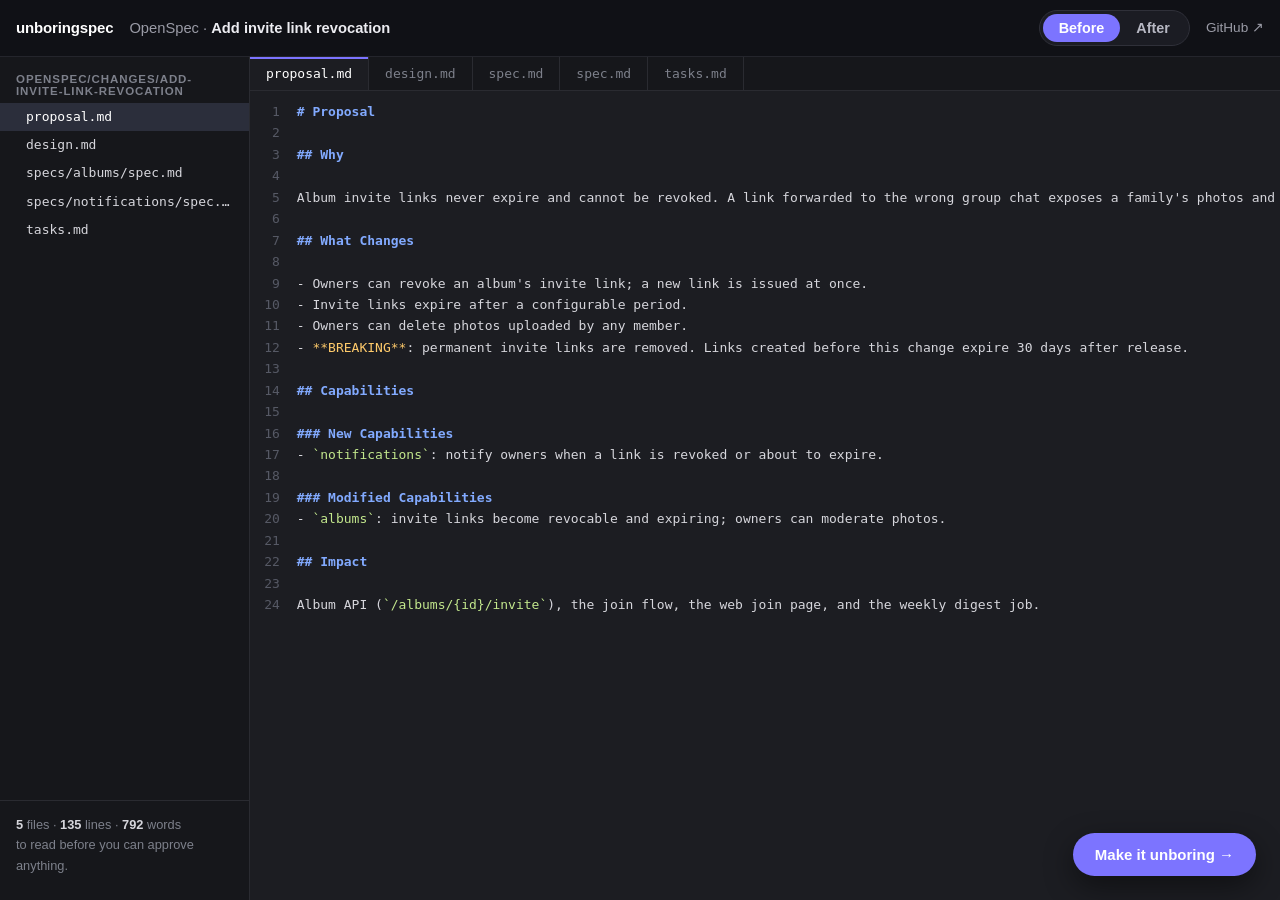
==== demo/site/openspec/index.html @ f3534542 "Live demo site with Before / After (for #42) - demo/site/: a static site Vercel can serve with no bu" ====
<!doctype html>
<html lang="en">
<head>
<meta charset="utf-8">
<meta name="viewport" content="width=device-width, initial-scale=1">
<title>OpenSpec · Add invite link revocation · unboringspec demo</title>
<meta name="description" content="Before: the spec as raw files. After: the same spec as an unboringspec review, with its podcast.">
<style>
:root {
  --bar: #101116; --bar-line: #24252c; --bar-ink: #ececf1; --bar-muted: #9a9ba6;
  --accent: #7c74ff; --accent-ink: #ffffff;
  --ed-bg: #1c1d22; --ed-side: #16171b; --ed-ink: #d6d6dc; --ed-muted: #7d808b; --ed-line: #2a2b31;
  --ed-num: #565965; --ed-sel: #2b2e3b;
  --md-h: #82aaff; --md-b: #ffcb6b; --md-c: #c3e88d; --md-m: #ff7a93; --md-q: #9aa0b0;
  --mono: ui-monospace, SFMono-Regular, Menlo, Consolas, monospace;
  --sans: -apple-system, BlinkMacSystemFont, "Segoe UI", Inter, Roboto, sans-serif;
}
* { box-sizing: border-box; }
html, body { margin: 0; height: 100%; background: var(--bar); }
body { display: flex; flex-direction: column; font: 15px/1.5 var(--sans); color: var(--bar-ink); }

header.bar { display: flex; align-items: center; gap: 12px 16px; flex-wrap: wrap; padding: 10px 16px;
  border-bottom: 1px solid var(--bar-line); }
.brand { font-weight: 700; color: #fff; text-decoration: none; letter-spacing: -0.01em; }
.title { flex: 1; min-width: 0; color: var(--bar-muted); font-size: .92rem; white-space: nowrap; overflow: hidden;
  text-overflow: ellipsis; }
.title b { color: var(--bar-ink); font-weight: 600; }
.toggle { display: inline-flex; background: #1b1c23; border: 1px solid #2f3039; border-radius: 999px; padding: 3px; }
.toggle button { font: 600 .9rem var(--sans); border: 0; background: transparent; color: #b7b8c3; padding: 6px 16px;
  border-radius: 999px; cursor: pointer; }
.toggle button[aria-pressed="true"] { background: var(--accent); color: var(--accent-ink); }
.toggle button:focus-visible, .cta:focus-visible, .file:focus-visible, .tab:focus-visible { outline: 2px solid #fff; outline-offset: 2px; }
.gh { color: var(--bar-muted); font-size: .85rem; text-decoration: none; }
.gh:hover { color: #fff; }

main { flex: 1; min-height: 0; position: relative; }
.view { position: absolute; inset: 0; }
.view[hidden] { display: none; }

/* Before: the spec as it really is, a pile of Markdown files. */
.editor { display: grid; grid-template-columns: 250px minmax(0, 1fr); height: 100%; background: var(--ed-bg); color: var(--ed-ink); }
.side { background: var(--ed-side); border-right: 1px solid var(--ed-line); overflow: auto; padding: 10px 0; display: flex; flex-direction: column; }
.folder { padding: 6px 16px; color: var(--ed-muted); font: 600 .72rem var(--sans); text-transform: uppercase; letter-spacing: .08em; }
.file { display: block; width: 100%; text-align: left; background: none; border: 0; color: var(--ed-ink); cursor: pointer;
  font: 13px/1.4 var(--mono); padding: 5px 16px 5px 26px; white-space: nowrap; overflow: hidden; text-overflow: ellipsis; }
.file:hover { background: #20222a; }
.file[aria-current="true"] { background: var(--ed-sel); color: #fff; }
.stats { margin-top: auto; padding: 14px 16px; border-top: 1px solid var(--ed-line); color: var(--ed-muted); font-size: .8rem; line-height: 1.6; }
.stats b { color: var(--ed-ink); }
.pane { display: flex; flex-direction: column; min-width: 0; min-height: 0; }
.tabs { display: flex; overflow-x: auto; background: var(--ed-side); border-bottom: 1px solid var(--ed-line); scrollbar-width: thin; }
.tab { flex: none; font: 13px var(--mono); color: var(--ed-muted); background: transparent; border: 0; border-right: 1px solid var(--ed-line);
  padding: 9px 16px; cursor: pointer; }
.tab[aria-selected="true"] { background: var(--ed-bg); color: #fff; box-shadow: inset 0 2px 0 var(--accent); }
.picker { display: none; padding: 8px 12px; background: var(--ed-side); border-bottom: 1px solid var(--ed-line); }
.picker select { width: 100%; font: 14px var(--mono); color: var(--ed-ink); background: var(--ed-bg); border: 1px solid var(--ed-line);
  border-radius: 8px; padding: 8px 10px; }
.code { flex: 1; min-height: 0; overflow: auto; font: 13px/1.65 var(--mono); padding: 10px 0 96px; }
.ln { display: flex; }
.ln .n { flex: 0 0 3.6em; text-align: right; padding-right: 1.3em; color: var(--ed-num); user-select: none; }
.ln .t { white-space: pre; padding-right: 32px; }
.md-h { color: var(--md-h); font-weight: 600; }
.md-b { color: var(--md-b); }
.md-c { color: var(--md-c); }
.md-m { color: var(--md-m); }
.md-q { color: var(--md-q); }

.cta { position: absolute; right: 24px; bottom: 24px; display: inline-flex; align-items: center; gap: 8px;
  background: var(--accent); color: var(--accent-ink); border: 0; border-radius: 999px; padding: 13px 22px;
  font: 700 15px var(--sans); box-shadow: 0 10px 30px rgba(0, 0, 0, .45); cursor: pointer; }
.cta:hover { filter: brightness(1.08); }

/* After: the real review page. */
iframe { display: block; width: 100%; height: 100%; border: 0; background: #fff; }

@media (max-width: 760px) {
  header.bar { padding: 8px 12px; }
  .title { order: 3; flex-basis: 100%; font-size: .85rem; }
  .toggle { margin-left: auto; }
  .gh { display: none; }
  .editor { grid-template-columns: minmax(0, 1fr); }
  .side, .tabs { display: none; }
  .picker { display: block; }
  .code { font-size: 12.5px; }
  .ln .n { flex-basis: 2.8em; padding-right: .8em; }
  .ln .t { white-space: pre-wrap; overflow-wrap: anywhere; padding-right: 12px; }
  .cta { left: 12px; right: 12px; bottom: 16px; justify-content: center; }
}
</style>
</head>
<body>
<header class="bar">
  <a class="brand" href="../">unboringspec</a>
  <span class="title" id="title"></span>
  <div class="toggle" role="group" aria-label="View">
    <button id="show-before" aria-pressed="true">Before</button>
    <button id="show-after" aria-pressed="false">After</button>
  </div>
  <a class="gh" id="gh" href="#">GitHub ↗</a>
</header>

<main>
  <section class="view" id="before" aria-label="Before: the spec as raw files">
    <div class="editor">
      <nav class="side" aria-label="Files">
        <div class="folder" id="folder"></div>
        <div id="tree"></div>
        <div class="stats" id="stats"></div>
      </nav>
      <div class="pane">
        <div class="picker"><select id="pick" aria-label="File"></select></div>
        <div class="tabs" id="tabs" role="tablist"></div>
        <div class="code" id="code" tabindex="0" aria-live="polite"></div>
      </div>
    </div>
    <button class="cta" id="cta">Make it unboring →</button>
  </section>

  <section class="view" id="after" aria-label="After: the unboringspec review" hidden>
    <iframe id="review" title="unboringspec review, with its podcast"></iframe>
  </section>
</main>

<script id="data" type="application/json">{"slug": "openspec", "framework": "OpenSpec", "feature": "Add invite link revocation", "files": {"openspec/changes/add-invite-link-revocation/proposal.md": "# Proposal\n\n## Why\n\nAlbum invite links never expire and cannot be revoked. A link forwarded to the wrong group chat exposes a family's photos and lets strangers upload, and the owner has no way to stop it.\n\n## What Changes\n\n- Owners can revoke an album's invite link; a new link is issued at once.\n- Invite links expire after a configurable period.\n- Owners can delete photos uploaded by any member.\n- **BREAKING**: permanent invite links are removed. Links created before this change expire 30 days after release.\n\n## Capabilities\n\n### New Capabilities\n- `notifications`: notify owners when a link is revoked or about to expire.\n\n### Modified Capabilities\n- `albums`: invite links become revocable and expiring; owners can moderate photos.\n\n## Impact\n\nAlbum API (`/albums/{id}/invite`), the join flow, the web join page, and the weekly digest job.\n", "openspec/changes/add-invite-link-revocation/design.md": "# Design\n\n## Context\n\nToday each album has one permanent invite token stored on the album row. Joining checks only that the token matches.\n\n## Goals / Non-Goals\n\n**Goals:**\n- Revoke a leaked link in one click.\n- Keep joining as easy as today for relatives.\n\n**Non-Goals:**\n- Per-person invitations.\n\n## Decisions\n\n### Rotate the token instead of keeping a denylist\n\nRevoking replaces the album's token with a new random one, so every old link stops working at once. A denylist was considered, but it grows forever and must be checked on every join.\n\n### Store an expiry next to the token\n\nEach token gets an `expires_at`. The default lifetime comes from configuration so it can change without a migration.\n\n### Owners moderate photos, members do not\n\nOnly the album owner can delete photos uploaded by others. Members can still delete their own.\n\n## Risks / Trade-offs\n\n- [Risk] Relatives with an old link are locked out after rotation → The join page explains the link expired and who to ask for a new one.\n- [Risk] Expiry silently breaks links shared in printed invitations → Owners get an email 3 days before a link expires.\n- [Trade-off] Rotation invalidates every outstanding link, including legitimate ones → Acceptable: rotation is a deliberate owner action.\n\n## Open Questions\n\n- What should the default link lifetime be: 7, 30 or 90 days?\n- Should members who joined through a revoked link stay in the album?\n", "openspec/changes/add-invite-link-revocation/specs/albums/spec.md": "# Spec Delta\n\n## ADDED Requirements\n\n### Requirement: Revoke invite link\nThe album owner SHALL be able to revoke the album's invite link, which issues a new link immediately.\n\n#### Scenario: Owner revokes a leaked link\n- **WHEN** the owner revokes the invite link\n- **THEN** the previous link SHALL stop working\n- **AND** a new link SHALL be shown to the owner\n\n### Requirement: Owner deletes any photo\nThe album owner SHALL be able to delete any photo in the album, whoever uploaded it.\n\n#### Scenario: Remove an unwanted upload\n- **WHEN** the owner deletes a photo uploaded by another member\n- **THEN** the photo SHALL disappear for every member\n\n## MODIFIED Requirements\n\n### Requirement: Join album via invite link\nAnyone with a valid, unexpired invite link SHALL be able to join the album as a member and upload photos.\n\n#### Scenario: Expired link\n- **WHEN** someone opens an expired link\n- **THEN** the join page SHALL explain that the link expired and who can issue a new one\n\n## REMOVED Requirements\n\n### Requirement: Permanent invite link\n**Reason**: Permanent links cannot be revoked and are the main privacy risk of the product.\n**Migration**: Existing links expire 30 days after release; owners can issue a new one at any time.\n\n## RENAMED Requirements\n\n- FROM: `### Requirement: Album invite`\n- TO: `### Requirement: Album invite link`\n", "openspec/changes/add-invite-link-revocation/specs/notifications/spec.md": "# Spec Delta\n\n## Purpose\nTell album owners about events on their invite links so a revoked or expiring link never surprises them.\n\n## ADDED Requirements\n\n### Requirement: Warn before a link expires\nThe system SHALL email the album owner 3 days before the invite link expires.\n\n#### Scenario: Link about to expire\n- **WHEN** an invite link expires in 3 days\n- **THEN** the owner SHALL receive an email with a button to extend it\n", "openspec/changes/add-invite-link-revocation/tasks.md": "# Tasks\n\n## 1. Data model\n\n- [x] 1.1 Add `expires_at` to the album invite token\n- [ ] 1.2 Migration: set existing tokens to expire 30 days after release\n\n## 2. API\n\n- [ ] 2.1 POST /albums/{id}/invite/rotate rotates the token\n- [ ] 2.2 Reject expired tokens on join with a dedicated error\n- [ ] 2.3 Allow owners to delete any photo\n\n## 3. Web\n\n- [ ] 3.1 Revoke button and confirmation on the album settings page\n- [ ] 3.2 Expired-link message on the join page\n\n## 4. Notifications\n\n- [ ] 4.1 Daily job that emails owners 3 days before expiry\n"}, "repo": "https://github.com/josluimg/unboringspec", "source": "https://github.com/josluimg/unboringspec/tree/main/examples/openspec/openspec/changes/add-invite-link-revocation"}</script>
<script>
(() => {
  const data = JSON.parse(document.getElementById("data").textContent);
  const paths = Object.keys(data.files);
  const folder = paths[0].split("/").slice(0, -1).join("/");
  const short = p => p.slice(folder.length + 1);

  document.getElementById("title").innerHTML = "";
  const t = document.getElementById("title");
  const b = document.createElement("b"); b.textContent = data.feature;
  t.append(data.framework + " · ", b);
  document.getElementById("gh").href = data.source;
  document.getElementById("folder").textContent = folder;

  // Numbers that make the point: this is a lot to read.
  const lineCount = text => text.replace(/\n$/, "").split("\n").length;  // same count as the build script
  const lines = paths.reduce((n, p) => n + lineCount(data.files[p]), 0);
  const words = paths.reduce((n, p) => n + data.files[p].split(/\s+/).filter(Boolean).length, 0);
  document.getElementById("stats").innerHTML =
    `<b>${paths.length}</b> files · <b>${lines}</b> lines · <b>${words.toLocaleString("en")}</b> words<br>to read before you can approve anything.`;

  const esc = s => s.replace(/&/g, "&amp;").replace(/</g, "&lt;").replace(/>/g, "&gt;");
  const paint = line => {
    let h = esc(line);
    if (/^#{1,6}\s/.test(line)) return `<span class="md-h">${h}</span>`;
    if (/^\s*>/.test(line)) return `<span class="md-q">${h}</span>`;
    h = h.replace(/\[NEEDS CLARIFICATION[^\]]*\]/g, m => `<span class="md-m">${m}</span>`);
    h = h.replace(/\*\*([^*]+)\*\*/g, '<span class="md-b">**$1**</span>');
    h = h.replace(/`([^`]+)`/g, '<span class="md-c">`$1`</span>');
    return h;
  };

  const tree = document.getElementById("tree"), tabs = document.getElementById("tabs");
  const pick = document.getElementById("pick"), code = document.getElementById("code");
  const open = path => {
    code.innerHTML = data.files[path].replace(/\n$/, "").split("\n")
      .map((l, i) => `<div class="ln"><span class="n">${i + 1}</span><span class="t">${paint(l) || " "}</span></div>`).join("");
    code.scrollTop = 0;
    tree.querySelectorAll(".file").forEach(f => f.setAttribute("aria-current", String(f.dataset.path === path)));
    tabs.querySelectorAll(".tab").forEach(f => f.setAttribute("aria-selected", String(f.dataset.path === path)));
    pick.value = path;
  };
  paths.forEach(p => {
    const f = document.createElement("button");
    f.className = "file"; f.dataset.path = p; f.textContent = short(p); f.title = p;
    f.addEventListener("click", () => open(p));
    tree.appendChild(f);
    const tab = document.createElement("button");
    tab.className = "tab"; tab.setAttribute("role", "tab"); tab.dataset.path = p; tab.textContent = short(p).split("/").pop();
    tab.addEventListener("click", () => open(p));
    tabs.appendChild(tab);
    const o = document.createElement("option"); o.value = p; o.textContent = short(p);
    pick.appendChild(o);
  });
  pick.addEventListener("change", () => open(pick.value));
  open(paths[0]);

  // Before / After
  const views = { before: document.getElementById("before"), after: document.getElementById("after") };
  const buttons = { before: document.getElementById("show-before"), after: document.getElementById("show-after") };
  const frame = document.getElementById("review");
  const show = (which, push = true) => {
    for (const k of ["before", "after"]) {
      views[k].hidden = k !== which;
      buttons[k].setAttribute("aria-pressed", String(k === which));
    }
    if (which === "after" && !frame.getAttribute("src")) frame.src = "review.html";  // load it only when asked
    if (push) history.replaceState(null, "", "#" + which);
  };
  buttons.before.addEventListener("click", () => show("before"));
  buttons.after.addEventListener("click", () => show("after"));
  document.getElementById("cta").addEventListener("click", () => show("after"));
  show(location.hash === "#after" ? "after" : "before", false);
})();
</script>
</body>
</html>
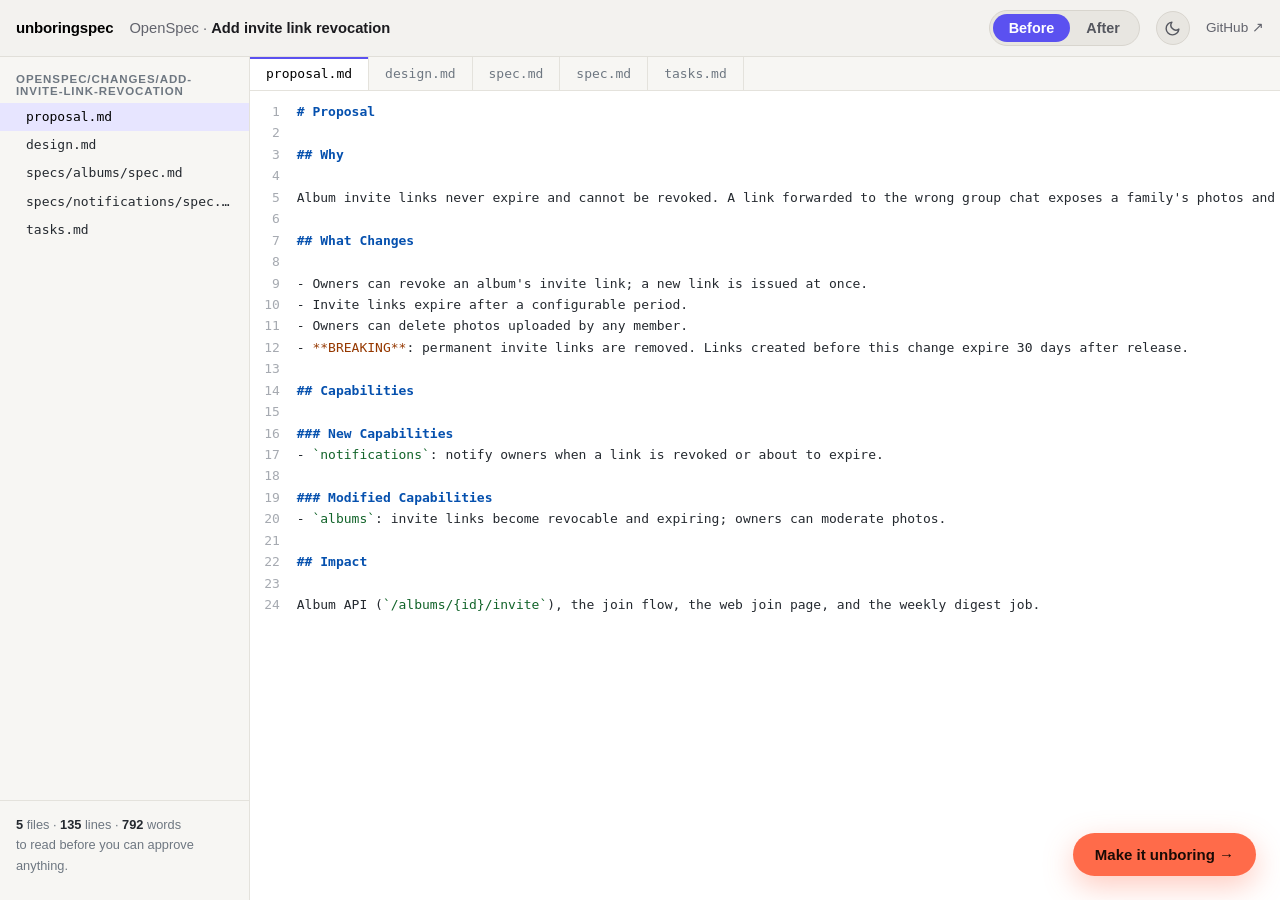
==== commit 897b50e4: "Demo: Spanish spec-kit demo, light/dark switch, new CTA colour (for #42) - The spec-kit demo is now " ====
--- a/demo/site/openspec/index.html
+++ b/demo/site/openspec/index.html
@@ -5,15 +5,55 @@
 <meta name="viewport" content="width=device-width, initial-scale=1">
 <title>OpenSpec · Add invite link revocation · unboringspec demo</title>
 <meta name="description" content="Before: the spec as raw files. After: the same spec as an unboringspec review, with its podcast.">
+<script>
+(() => {
+  const KEY = "unboring-theme", root = document.documentElement, sys = matchMedia("(prefers-color-scheme: dark)");
+  let choice = null;
+  try { choice = localStorage.getItem(KEY); } catch (e) {}
+  const apply = () => { root.dataset.theme = choice || (sys.matches ? "dark" : "light"); };
+  apply();
+  sys.addEventListener("change", () => { if (!choice) apply(); });
+  window.unboringToggleTheme = () => {
+    const next = root.dataset.theme === "dark" ? "light" : "dark";
+    choice = next === (sys.matches ? "dark" : "light") ? null : next;  // back to the system's: follow it again
+    try { choice ? localStorage.setItem(KEY, choice) : localStorage.removeItem(KEY); } catch (e) {}
+    apply();
+  };
+})();
+</script>
 <style>
 :root {
-  --bar: #101116; --bar-line: #24252c; --bar-ink: #ececf1; --bar-muted: #9a9ba6;
-  --accent: #7c74ff; --accent-ink: #ffffff;
-  --ed-bg: #1c1d22; --ed-side: #16171b; --ed-ink: #d6d6dc; --ed-muted: #7d808b; --ed-line: #2a2b31;
-  --ed-num: #565965; --ed-sel: #2b2e3b;
-  --md-h: #82aaff; --md-b: #ffcb6b; --md-c: #c3e88d; --md-m: #ff7a93; --md-q: #9aa0b0;
+  --accent: #5b51f0; --accent-ink: #ffffff;
+  --cta: #ff6b4a; --cta-ink: #1a0b06; --cta-shadow: 0 10px 30px rgba(255, 107, 74, .35);
+  --bar: #f3f2ef; --bar-line: #e1dfd9; --bar-ink: #1b1b1f; --bar-muted: #62646d; --strong: #000000;
+  --toggle-bg: #e8e6e1; --toggle-line: #d8d5ce; --toggle-ink: #55575f;
+  --ed-bg: #ffffff; --ed-side: #f7f6f3; --ed-ink: #24292f; --ed-muted: #6e7781; --ed-line: #e4e2dc;
+  --ed-num: #a6aab1; --ed-sel: #e7e5ff; --ed-hover: #efeee9;
+  --md-h: #0550ae; --md-b: #953800; --md-c: #116329; --md-m: #cf222e; --md-q: #6e7781;
   --mono: ui-monospace, SFMono-Regular, Menlo, Consolas, monospace;
   --sans: -apple-system, BlinkMacSystemFont, "Segoe UI", Inter, Roboto, sans-serif;
+  color-scheme: light;
+}
+/* Dark: the system setting by default, or the reader's choice (data-theme, set by the toggle). */
+@media (prefers-color-scheme: dark) {
+  :root:not([data-theme="light"]) {
+    --accent: #7c74ff; --cta-shadow: 0 10px 30px rgba(0, 0, 0, .45);
+    --bar: #101116; --bar-line: #24252c; --bar-ink: #ececf1; --bar-muted: #9a9ba6; --strong: #ffffff;
+    --toggle-bg: #1b1c23; --toggle-line: #2f3039; --toggle-ink: #b7b8c3;
+    --ed-bg: #1c1d22; --ed-side: #16171b; --ed-ink: #d6d6dc; --ed-muted: #7d808b; --ed-line: #2a2b31;
+    --ed-num: #565965; --ed-sel: #2b2e3b; --ed-hover: #20222a;
+    --md-h: #82aaff; --md-b: #ffcb6b; --md-c: #c3e88d; --md-m: #ff7a93; --md-q: #9aa0b0;
+    color-scheme: dark;
+  }
+}
+:root[data-theme="dark"] {
+  --accent: #7c74ff; --cta-shadow: 0 10px 30px rgba(0, 0, 0, .45);
+  --bar: #101116; --bar-line: #24252c; --bar-ink: #ececf1; --bar-muted: #9a9ba6; --strong: #ffffff;
+  --toggle-bg: #1b1c23; --toggle-line: #2f3039; --toggle-ink: #b7b8c3;
+  --ed-bg: #1c1d22; --ed-side: #16171b; --ed-ink: #d6d6dc; --ed-muted: #7d808b; --ed-line: #2a2b31;
+  --ed-num: #565965; --ed-sel: #2b2e3b; --ed-hover: #20222a;
+  --md-h: #82aaff; --md-b: #ffcb6b; --md-c: #c3e88d; --md-m: #ff7a93; --md-q: #9aa0b0;
+  color-scheme: dark;
 }
 * { box-sizing: border-box; }
 html, body { margin: 0; height: 100%; background: var(--bar); }
@@ -21,17 +61,23 @@
 
 header.bar { display: flex; align-items: center; gap: 12px 16px; flex-wrap: wrap; padding: 10px 16px;
   border-bottom: 1px solid var(--bar-line); }
-.brand { font-weight: 700; color: #fff; text-decoration: none; letter-spacing: -0.01em; }
+.brand { font-weight: 700; color: var(--strong); text-decoration: none; letter-spacing: -0.01em; }
 .title { flex: 1; min-width: 0; color: var(--bar-muted); font-size: .92rem; white-space: nowrap; overflow: hidden;
   text-overflow: ellipsis; }
 .title b { color: var(--bar-ink); font-weight: 600; }
-.toggle { display: inline-flex; background: #1b1c23; border: 1px solid #2f3039; border-radius: 999px; padding: 3px; }
-.toggle button { font: 600 .9rem var(--sans); border: 0; background: transparent; color: #b7b8c3; padding: 6px 16px;
+.toggle { display: inline-flex; background: var(--toggle-bg); border: 1px solid var(--toggle-line); border-radius: 999px; padding: 3px; }
+.toggle button { font: 600 .9rem var(--sans); border: 0; background: transparent; color: var(--toggle-ink); padding: 6px 16px;
   border-radius: 999px; cursor: pointer; }
 .toggle button[aria-pressed="true"] { background: var(--accent); color: var(--accent-ink); }
-.toggle button:focus-visible, .cta:focus-visible, .file:focus-visible, .tab:focus-visible { outline: 2px solid #fff; outline-offset: 2px; }
+.toggle button:focus-visible, .cta:focus-visible, .file:focus-visible, .tab:focus-visible, .theme:focus-visible { outline: 2px solid var(--strong); outline-offset: 2px; }
+.theme { display: inline-grid; place-items: center; width: 34px; height: 34px; border-radius: 999px; cursor: pointer;
+  background: var(--toggle-bg); border: 1px solid var(--toggle-line); color: var(--toggle-ink); padding: 0; }
+.theme:hover { color: var(--strong); }
+.theme svg { width: 17px; height: 17px; }
+.theme .sun, :root[data-theme="dark"] .theme .moon { display: none; }
+:root[data-theme="dark"] .theme .sun { display: block; }
 .gh { color: var(--bar-muted); font-size: .85rem; text-decoration: none; }
-.gh:hover { color: #fff; }
+.gh:hover { color: var(--strong); }
 
 main { flex: 1; min-height: 0; position: relative; }
 .view { position: absolute; inset: 0; }
@@ -43,15 +89,15 @@
 .folder { padding: 6px 16px; color: var(--ed-muted); font: 600 .72rem var(--sans); text-transform: uppercase; letter-spacing: .08em; }
 .file { display: block; width: 100%; text-align: left; background: none; border: 0; color: var(--ed-ink); cursor: pointer;
   font: 13px/1.4 var(--mono); padding: 5px 16px 5px 26px; white-space: nowrap; overflow: hidden; text-overflow: ellipsis; }
-.file:hover { background: #20222a; }
-.file[aria-current="true"] { background: var(--ed-sel); color: #fff; }
+.file:hover { background: var(--ed-hover); }
+.file[aria-current="true"] { background: var(--ed-sel); color: var(--strong); }
 .stats { margin-top: auto; padding: 14px 16px; border-top: 1px solid var(--ed-line); color: var(--ed-muted); font-size: .8rem; line-height: 1.6; }
 .stats b { color: var(--ed-ink); }
 .pane { display: flex; flex-direction: column; min-width: 0; min-height: 0; }
 .tabs { display: flex; overflow-x: auto; background: var(--ed-side); border-bottom: 1px solid var(--ed-line); scrollbar-width: thin; }
 .tab { flex: none; font: 13px var(--mono); color: var(--ed-muted); background: transparent; border: 0; border-right: 1px solid var(--ed-line);
   padding: 9px 16px; cursor: pointer; }
-.tab[aria-selected="true"] { background: var(--ed-bg); color: #fff; box-shadow: inset 0 2px 0 var(--accent); }
+.tab[aria-selected="true"] { background: var(--ed-bg); color: var(--strong); box-shadow: inset 0 2px 0 var(--accent); }
 .picker { display: none; padding: 8px 12px; background: var(--ed-side); border-bottom: 1px solid var(--ed-line); }
 .picker select { width: 100%; font: 14px var(--mono); color: var(--ed-ink); background: var(--ed-bg); border: 1px solid var(--ed-line);
   border-radius: 8px; padding: 8px 10px; }
@@ -66,12 +112,12 @@
 .md-q { color: var(--md-q); }
 
 .cta { position: absolute; right: 24px; bottom: 24px; display: inline-flex; align-items: center; gap: 8px;
-  background: var(--accent); color: var(--accent-ink); border: 0; border-radius: 999px; padding: 13px 22px;
-  font: 700 15px var(--sans); box-shadow: 0 10px 30px rgba(0, 0, 0, .45); cursor: pointer; }
-.cta:hover { filter: brightness(1.08); }
+  background: var(--cta); color: var(--cta-ink); border: 0; border-radius: 999px; padding: 13px 22px;
+  font: 700 15px var(--sans); box-shadow: var(--cta-shadow); cursor: pointer; }
+.cta:hover { filter: brightness(1.06); transform: translateY(-1px); }
 
 /* After: the real review page. */
-iframe { display: block; width: 100%; height: 100%; border: 0; background: #fff; }
+iframe { display: block; width: 100%; height: 100%; border: 0; background: var(--ed-bg); }
 
 @media (max-width: 760px) {
   header.bar { padding: 8px 12px; }
@@ -96,6 +142,7 @@
     <button id="show-before" aria-pressed="true">Before</button>
     <button id="show-after" aria-pressed="false">After</button>
   </div>
+  <button class="theme" type="button" onclick="unboringToggleTheme()" aria-label="Switch between light and dark mode" title="Switch between light and dark mode"><svg class="moon" viewBox="0 0 24 24" fill="none" stroke="currentColor" stroke-width="2" stroke-linecap="round" stroke-linejoin="round" aria-hidden="true"><path d="M21 12.8A9 9 0 1 1 11.2 3a7 7 0 0 0 9.8 9.8z"/></svg><svg class="sun" viewBox="0 0 24 24" fill="none" stroke="currentColor" stroke-width="2" stroke-linecap="round" aria-hidden="true"><circle cx="12" cy="12" r="4"/><path d="M12 2v2M12 20v2M4.9 4.9l1.4 1.4M17.7 17.7l1.4 1.4M2 12h2M20 12h2M4.9 19.1l1.4-1.4M17.7 6.3l1.4-1.4"/></svg></button>
   <a class="gh" id="gh" href="#">GitHub ↗</a>
 </header>
 
@@ -121,7 +168,7 @@
   </section>
 </main>
 
-<script id="data" type="application/json">{"slug": "openspec", "framework": "OpenSpec", "feature": "Add invite link revocation", "files": {"openspec/changes/add-invite-link-revocation/proposal.md": "# Proposal\n\n## Why\n\nAlbum invite links never expire and cannot be revoked. A link forwarded to the wrong group chat exposes a family's photos and lets strangers upload, and the owner has no way to stop it.\n\n## What Changes\n\n- Owners can revoke an album's invite link; a new link is issued at once.\n- Invite links expire after a configurable period.\n- Owners can delete photos uploaded by any member.\n- **BREAKING**: permanent invite links are removed. Links created before this change expire 30 days after release.\n\n## Capabilities\n\n### New Capabilities\n- `notifications`: notify owners when a link is revoked or about to expire.\n\n### Modified Capabilities\n- `albums`: invite links become revocable and expiring; owners can moderate photos.\n\n## Impact\n\nAlbum API (`/albums/{id}/invite`), the join flow, the web join page, and the weekly digest job.\n", "openspec/changes/add-invite-link-revocation/design.md": "# Design\n\n## Context\n\nToday each album has one permanent invite token stored on the album row. Joining checks only that the token matches.\n\n## Goals / Non-Goals\n\n**Goals:**\n- Revoke a leaked link in one click.\n- Keep joining as easy as today for relatives.\n\n**Non-Goals:**\n- Per-person invitations.\n\n## Decisions\n\n### Rotate the token instead of keeping a denylist\n\nRevoking replaces the album's token with a new random one, so every old link stops working at once. A denylist was considered, but it grows forever and must be checked on every join.\n\n### Store an expiry next to the token\n\nEach token gets an `expires_at`. The default lifetime comes from configuration so it can change without a migration.\n\n### Owners moderate photos, members do not\n\nOnly the album owner can delete photos uploaded by others. Members can still delete their own.\n\n## Risks / Trade-offs\n\n- [Risk] Relatives with an old link are locked out after rotation → The join page explains the link expired and who to ask for a new one.\n- [Risk] Expiry silently breaks links shared in printed invitations → Owners get an email 3 days before a link expires.\n- [Trade-off] Rotation invalidates every outstanding link, including legitimate ones → Acceptable: rotation is a deliberate owner action.\n\n## Open Questions\n\n- What should the default link lifetime be: 7, 30 or 90 days?\n- Should members who joined through a revoked link stay in the album?\n", "openspec/changes/add-invite-link-revocation/specs/albums/spec.md": "# Spec Delta\n\n## ADDED Requirements\n\n### Requirement: Revoke invite link\nThe album owner SHALL be able to revoke the album's invite link, which issues a new link immediately.\n\n#### Scenario: Owner revokes a leaked link\n- **WHEN** the owner revokes the invite link\n- **THEN** the previous link SHALL stop working\n- **AND** a new link SHALL be shown to the owner\n\n### Requirement: Owner deletes any photo\nThe album owner SHALL be able to delete any photo in the album, whoever uploaded it.\n\n#### Scenario: Remove an unwanted upload\n- **WHEN** the owner deletes a photo uploaded by another member\n- **THEN** the photo SHALL disappear for every member\n\n## MODIFIED Requirements\n\n### Requirement: Join album via invite link\nAnyone with a valid, unexpired invite link SHALL be able to join the album as a member and upload photos.\n\n#### Scenario: Expired link\n- **WHEN** someone opens an expired link\n- **THEN** the join page SHALL explain that the link expired and who can issue a new one\n\n## REMOVED Requirements\n\n### Requirement: Permanent invite link\n**Reason**: Permanent links cannot be revoked and are the main privacy risk of the product.\n**Migration**: Existing links expire 30 days after release; owners can issue a new one at any time.\n\n## RENAMED Requirements\n\n- FROM: `### Requirement: Album invite`\n- TO: `### Requirement: Album invite link`\n", "openspec/changes/add-invite-link-revocation/specs/notifications/spec.md": "# Spec Delta\n\n## Purpose\nTell album owners about events on their invite links so a revoked or expiring link never surprises them.\n\n## ADDED Requirements\n\n### Requirement: Warn before a link expires\nThe system SHALL email the album owner 3 days before the invite link expires.\n\n#### Scenario: Link about to expire\n- **WHEN** an invite link expires in 3 days\n- **THEN** the owner SHALL receive an email with a button to extend it\n", "openspec/changes/add-invite-link-revocation/tasks.md": "# Tasks\n\n## 1. Data model\n\n- [x] 1.1 Add `expires_at` to the album invite token\n- [ ] 1.2 Migration: set existing tokens to expire 30 days after release\n\n## 2. API\n\n- [ ] 2.1 POST /albums/{id}/invite/rotate rotates the token\n- [ ] 2.2 Reject expired tokens on join with a dedicated error\n- [ ] 2.3 Allow owners to delete any photo\n\n## 3. Web\n\n- [ ] 3.1 Revoke button and confirmation on the album settings page\n- [ ] 3.2 Expired-link message on the join page\n\n## 4. Notifications\n\n- [ ] 4.1 Daily job that emails owners 3 days before expiry\n"}, "repo": "https://github.com/josluimg/unboringspec", "source": "https://github.com/josluimg/unboringspec/tree/main/examples/openspec/openspec/changes/add-invite-link-revocation"}</script>
+<script id="data" type="application/json">{"slug": "openspec", "framework": "OpenSpec", "feature": "Add invite link revocation", "files": {"openspec/changes/add-invite-link-revocation/proposal.md": "# Proposal\n\n## Why\n\nAlbum invite links never expire and cannot be revoked. A link forwarded to the wrong group chat exposes a family's photos and lets strangers upload, and the owner has no way to stop it.\n\n## What Changes\n\n- Owners can revoke an album's invite link; a new link is issued at once.\n- Invite links expire after a configurable period.\n- Owners can delete photos uploaded by any member.\n- **BREAKING**: permanent invite links are removed. Links created before this change expire 30 days after release.\n\n## Capabilities\n\n### New Capabilities\n- `notifications`: notify owners when a link is revoked or about to expire.\n\n### Modified Capabilities\n- `albums`: invite links become revocable and expiring; owners can moderate photos.\n\n## Impact\n\nAlbum API (`/albums/{id}/invite`), the join flow, the web join page, and the weekly digest job.\n", "openspec/changes/add-invite-link-revocation/design.md": "# Design\n\n## Context\n\nToday each album has one permanent invite token stored on the album row. Joining checks only that the token matches.\n\n## Goals / Non-Goals\n\n**Goals:**\n- Revoke a leaked link in one click.\n- Keep joining as easy as today for relatives.\n\n**Non-Goals:**\n- Per-person invitations.\n\n## Decisions\n\n### Rotate the token instead of keeping a denylist\n\nRevoking replaces the album's token with a new random one, so every old link stops working at once. A denylist was considered, but it grows forever and must be checked on every join.\n\n### Store an expiry next to the token\n\nEach token gets an `expires_at`. The default lifetime comes from configuration so it can change without a migration.\n\n### Owners moderate photos, members do not\n\nOnly the album owner can delete photos uploaded by others. Members can still delete their own.\n\n## Risks / Trade-offs\n\n- [Risk] Relatives with an old link are locked out after rotation → The join page explains the link expired and who to ask for a new one.\n- [Risk] Expiry silently breaks links shared in printed invitations → Owners get an email 3 days before a link expires.\n- [Trade-off] Rotation invalidates every outstanding link, including legitimate ones → Acceptable: rotation is a deliberate owner action.\n\n## Open Questions\n\n- What should the default link lifetime be: 7, 30 or 90 days?\n- Should members who joined through a revoked link stay in the album?\n", "openspec/changes/add-invite-link-revocation/specs/albums/spec.md": "# Spec Delta\n\n## ADDED Requirements\n\n### Requirement: Revoke invite link\nThe album owner SHALL be able to revoke the album's invite link, which issues a new link immediately.\n\n#### Scenario: Owner revokes a leaked link\n- **WHEN** the owner revokes the invite link\n- **THEN** the previous link SHALL stop working\n- **AND** a new link SHALL be shown to the owner\n\n### Requirement: Owner deletes any photo\nThe album owner SHALL be able to delete any photo in the album, whoever uploaded it.\n\n#### Scenario: Remove an unwanted upload\n- **WHEN** the owner deletes a photo uploaded by another member\n- **THEN** the photo SHALL disappear for every member\n\n## MODIFIED Requirements\n\n### Requirement: Join album via invite link\nAnyone with a valid, unexpired invite link SHALL be able to join the album as a member and upload photos.\n\n#### Scenario: Expired link\n- **WHEN** someone opens an expired link\n- **THEN** the join page SHALL explain that the link expired and who can issue a new one\n\n## REMOVED Requirements\n\n### Requirement: Permanent invite link\n**Reason**: Permanent links cannot be revoked and are the main privacy risk of the product.\n**Migration**: Existing links expire 30 days after release; owners can issue a new one at any time.\n\n## RENAMED Requirements\n\n- FROM: `### Requirement: Album invite`\n- TO: `### Requirement: Album invite link`\n", "openspec/changes/add-invite-link-revocation/specs/notifications/spec.md": "# Spec Delta\n\n## Purpose\nTell album owners about events on their invite links so a revoked or expiring link never surprises them.\n\n## ADDED Requirements\n\n### Requirement: Warn before a link expires\nThe system SHALL email the album owner 3 days before the invite link expires.\n\n#### Scenario: Link about to expire\n- **WHEN** an invite link expires in 3 days\n- **THEN** the owner SHALL receive an email with a button to extend it\n", "openspec/changes/add-invite-link-revocation/tasks.md": "# Tasks\n\n## 1. Data model\n\n- [x] 1.1 Add `expires_at` to the album invite token\n- [ ] 1.2 Migration: set existing tokens to expire 30 days after release\n\n## 2. API\n\n- [ ] 2.1 POST /albums/{id}/invite/rotate rotates the token\n- [ ] 2.2 Reject expired tokens on join with a dedicated error\n- [ ] 2.3 Allow owners to delete any photo\n\n## 3. Web\n\n- [ ] 3.1 Revoke button and confirmation on the album settings page\n- [ ] 3.2 Expired-link message on the join page\n\n## 4. Notifications\n\n- [ ] 4.1 Daily job that emails owners 3 days before expiry\n"}, "repo": "https://github.com/josluimg/unboringspec", "source": "https://github.com/josluimg/unboringspec/tree/main/examples/openspec/openspec/changes/add-invite-link-revocation", "lang": "en", "ui": {"stats": "<b>{files}<\/b> files · <b>{lines}<\/b> lines · <b>{words}<\/b> words<br>to read before you can approve anything."}}</script>
 <script>
 (() => {
   const data = JSON.parse(document.getElementById("data").textContent);
@@ -141,7 +188,7 @@
   const lines = paths.reduce((n, p) => n + lineCount(data.files[p]), 0);
   const words = paths.reduce((n, p) => n + data.files[p].split(/\s+/).filter(Boolean).length, 0);
   document.getElementById("stats").innerHTML =
-    `<b>${paths.length}</b> files · <b>${lines}</b> lines · <b>${words.toLocaleString("en")}</b> words<br>to read before you can approve anything.`;
+    data.ui.stats.replace("{files}", paths.length).replace("{lines}", lines).replace("{words}", words.toLocaleString(data.lang));
 
   const esc = s => s.replace(/&/g, "&amp;").replace(/</g, "&lt;").replace(/>/g, "&gt;");
   const paint = line => {
@@ -195,6 +242,14 @@
   buttons.after.addEventListener("click", () => show("after"));
   document.getElementById("cta").addEventListener("click", () => show("after"));
   show(location.hash === "#after" ? "after" : "before", false);
+
+  // The review follows the demo's theme.
+  const syncTheme = () => {
+    const doc = frame.contentDocument;
+    if (doc && doc.documentElement) doc.documentElement.dataset.theme = document.documentElement.dataset.theme;
+  };
+  frame.addEventListener("load", syncTheme);
+  new MutationObserver(syncTheme).observe(document.documentElement, { attributes: true, attributeFilter: ["data-theme"] });
 })();
 </script>
 </body>
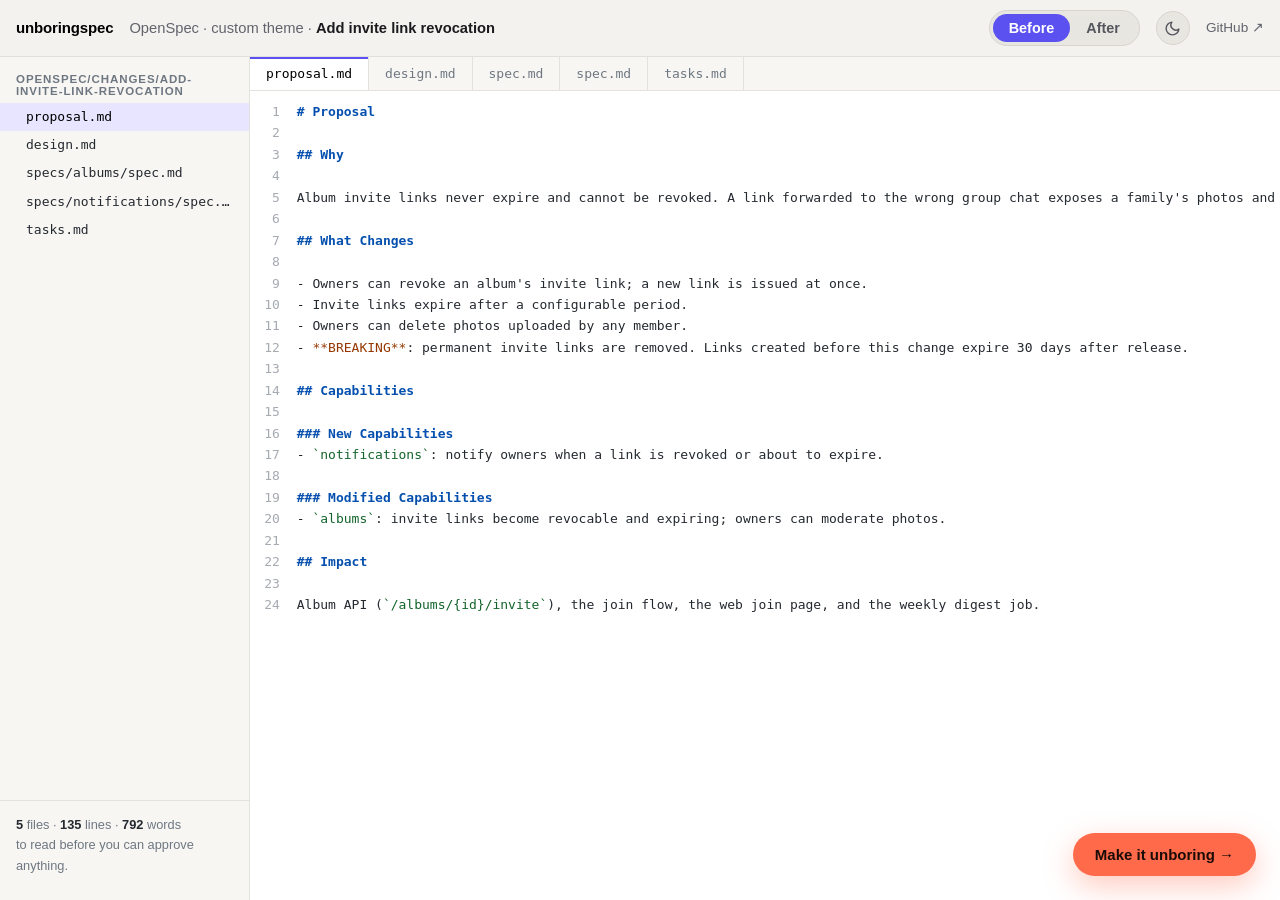
==== commit c9c1d604: "Demo: a roast theme for the OpenSpec demo, and language flags (closes #50) - examples/themes/roast.c" ====
--- a/demo/site/openspec/index.html
+++ b/demo/site/openspec/index.html
@@ -3,7 +3,7 @@
 <head>
 <meta charset="utf-8">
 <meta name="viewport" content="width=device-width, initial-scale=1">
-<title>OpenSpec · Add invite link revocation · unboringspec demo</title>
+<title>OpenSpec · custom theme · Add invite link revocation · unboringspec demo</title>
 <meta name="description" content="Before: the spec as raw files. After: the same spec as an unboringspec review, with its podcast.">
 <script>
 (() => {
@@ -168,7 +168,7 @@
   </section>
 </main>
 
-<script id="data" type="application/json">{"slug": "openspec", "framework": "OpenSpec", "feature": "Add invite link revocation", "files": {"openspec/changes/add-invite-link-revocation/proposal.md": "# Proposal\n\n## Why\n\nAlbum invite links never expire and cannot be revoked. A link forwarded to the wrong group chat exposes a family's photos and lets strangers upload, and the owner has no way to stop it.\n\n## What Changes\n\n- Owners can revoke an album's invite link; a new link is issued at once.\n- Invite links expire after a configurable period.\n- Owners can delete photos uploaded by any member.\n- **BREAKING**: permanent invite links are removed. Links created before this change expire 30 days after release.\n\n## Capabilities\n\n### New Capabilities\n- `notifications`: notify owners when a link is revoked or about to expire.\n\n### Modified Capabilities\n- `albums`: invite links become revocable and expiring; owners can moderate photos.\n\n## Impact\n\nAlbum API (`/albums/{id}/invite`), the join flow, the web join page, and the weekly digest job.\n", "openspec/changes/add-invite-link-revocation/design.md": "# Design\n\n## Context\n\nToday each album has one permanent invite token stored on the album row. Joining checks only that the token matches.\n\n## Goals / Non-Goals\n\n**Goals:**\n- Revoke a leaked link in one click.\n- Keep joining as easy as today for relatives.\n\n**Non-Goals:**\n- Per-person invitations.\n\n## Decisions\n\n### Rotate the token instead of keeping a denylist\n\nRevoking replaces the album's token with a new random one, so every old link stops working at once. A denylist was considered, but it grows forever and must be checked on every join.\n\n### Store an expiry next to the token\n\nEach token gets an `expires_at`. The default lifetime comes from configuration so it can change without a migration.\n\n### Owners moderate photos, members do not\n\nOnly the album owner can delete photos uploaded by others. Members can still delete their own.\n\n## Risks / Trade-offs\n\n- [Risk] Relatives with an old link are locked out after rotation → The join page explains the link expired and who to ask for a new one.\n- [Risk] Expiry silently breaks links shared in printed invitations → Owners get an email 3 days before a link expires.\n- [Trade-off] Rotation invalidates every outstanding link, including legitimate ones → Acceptable: rotation is a deliberate owner action.\n\n## Open Questions\n\n- What should the default link lifetime be: 7, 30 or 90 days?\n- Should members who joined through a revoked link stay in the album?\n", "openspec/changes/add-invite-link-revocation/specs/albums/spec.md": "# Spec Delta\n\n## ADDED Requirements\n\n### Requirement: Revoke invite link\nThe album owner SHALL be able to revoke the album's invite link, which issues a new link immediately.\n\n#### Scenario: Owner revokes a leaked link\n- **WHEN** the owner revokes the invite link\n- **THEN** the previous link SHALL stop working\n- **AND** a new link SHALL be shown to the owner\n\n### Requirement: Owner deletes any photo\nThe album owner SHALL be able to delete any photo in the album, whoever uploaded it.\n\n#### Scenario: Remove an unwanted upload\n- **WHEN** the owner deletes a photo uploaded by another member\n- **THEN** the photo SHALL disappear for every member\n\n## MODIFIED Requirements\n\n### Requirement: Join album via invite link\nAnyone with a valid, unexpired invite link SHALL be able to join the album as a member and upload photos.\n\n#### Scenario: Expired link\n- **WHEN** someone opens an expired link\n- **THEN** the join page SHALL explain that the link expired and who can issue a new one\n\n## REMOVED Requirements\n\n### Requirement: Permanent invite link\n**Reason**: Permanent links cannot be revoked and are the main privacy risk of the product.\n**Migration**: Existing links expire 30 days after release; owners can issue a new one at any time.\n\n## RENAMED Requirements\n\n- FROM: `### Requirement: Album invite`\n- TO: `### Requirement: Album invite link`\n", "openspec/changes/add-invite-link-revocation/specs/notifications/spec.md": "# Spec Delta\n\n## Purpose\nTell album owners about events on their invite links so a revoked or expiring link never surprises them.\n\n## ADDED Requirements\n\n### Requirement: Warn before a link expires\nThe system SHALL email the album owner 3 days before the invite link expires.\n\n#### Scenario: Link about to expire\n- **WHEN** an invite link expires in 3 days\n- **THEN** the owner SHALL receive an email with a button to extend it\n", "openspec/changes/add-invite-link-revocation/tasks.md": "# Tasks\n\n## 1. Data model\n\n- [x] 1.1 Add `expires_at` to the album invite token\n- [ ] 1.2 Migration: set existing tokens to expire 30 days after release\n\n## 2. API\n\n- [ ] 2.1 POST /albums/{id}/invite/rotate rotates the token\n- [ ] 2.2 Reject expired tokens on join with a dedicated error\n- [ ] 2.3 Allow owners to delete any photo\n\n## 3. Web\n\n- [ ] 3.1 Revoke button and confirmation on the album settings page\n- [ ] 3.2 Expired-link message on the join page\n\n## 4. Notifications\n\n- [ ] 4.1 Daily job that emails owners 3 days before expiry\n"}, "repo": "https://github.com/josluimg/unboringspec", "source": "https://github.com/josluimg/unboringspec/tree/main/examples/openspec/openspec/changes/add-invite-link-revocation", "lang": "en", "ui": {"stats": "<b>{files}<\/b> files · <b>{lines}<\/b> lines · <b>{words}<\/b> words<br>to read before you can approve anything."}}</script>
+<script id="data" type="application/json">{"slug": "openspec", "framework": "OpenSpec · custom theme", "feature": "Add invite link revocation", "files": {"openspec/changes/add-invite-link-revocation/proposal.md": "# Proposal\n\n## Why\n\nAlbum invite links never expire and cannot be revoked. A link forwarded to the wrong group chat exposes a family's photos and lets strangers upload, and the owner has no way to stop it.\n\n## What Changes\n\n- Owners can revoke an album's invite link; a new link is issued at once.\n- Invite links expire after a configurable period.\n- Owners can delete photos uploaded by any member.\n- **BREAKING**: permanent invite links are removed. Links created before this change expire 30 days after release.\n\n## Capabilities\n\n### New Capabilities\n- `notifications`: notify owners when a link is revoked or about to expire.\n\n### Modified Capabilities\n- `albums`: invite links become revocable and expiring; owners can moderate photos.\n\n## Impact\n\nAlbum API (`/albums/{id}/invite`), the join flow, the web join page, and the weekly digest job.\n", "openspec/changes/add-invite-link-revocation/design.md": "# Design\n\n## Context\n\nToday each album has one permanent invite token stored on the album row. Joining checks only that the token matches.\n\n## Goals / Non-Goals\n\n**Goals:**\n- Revoke a leaked link in one click.\n- Keep joining as easy as today for relatives.\n\n**Non-Goals:**\n- Per-person invitations.\n\n## Decisions\n\n### Rotate the token instead of keeping a denylist\n\nRevoking replaces the album's token with a new random one, so every old link stops working at once. A denylist was considered, but it grows forever and must be checked on every join.\n\n### Store an expiry next to the token\n\nEach token gets an `expires_at`. The default lifetime comes from configuration so it can change without a migration.\n\n### Owners moderate photos, members do not\n\nOnly the album owner can delete photos uploaded by others. Members can still delete their own.\n\n## Risks / Trade-offs\n\n- [Risk] Relatives with an old link are locked out after rotation → The join page explains the link expired and who to ask for a new one.\n- [Risk] Expiry silently breaks links shared in printed invitations → Owners get an email 3 days before a link expires.\n- [Trade-off] Rotation invalidates every outstanding link, including legitimate ones → Acceptable: rotation is a deliberate owner action.\n\n## Open Questions\n\n- What should the default link lifetime be: 7, 30 or 90 days?\n- Should members who joined through a revoked link stay in the album?\n", "openspec/changes/add-invite-link-revocation/specs/albums/spec.md": "# Spec Delta\n\n## ADDED Requirements\n\n### Requirement: Revoke invite link\nThe album owner SHALL be able to revoke the album's invite link, which issues a new link immediately.\n\n#### Scenario: Owner revokes a leaked link\n- **WHEN** the owner revokes the invite link\n- **THEN** the previous link SHALL stop working\n- **AND** a new link SHALL be shown to the owner\n\n### Requirement: Owner deletes any photo\nThe album owner SHALL be able to delete any photo in the album, whoever uploaded it.\n\n#### Scenario: Remove an unwanted upload\n- **WHEN** the owner deletes a photo uploaded by another member\n- **THEN** the photo SHALL disappear for every member\n\n## MODIFIED Requirements\n\n### Requirement: Join album via invite link\nAnyone with a valid, unexpired invite link SHALL be able to join the album as a member and upload photos.\n\n#### Scenario: Expired link\n- **WHEN** someone opens an expired link\n- **THEN** the join page SHALL explain that the link expired and who can issue a new one\n\n## REMOVED Requirements\n\n### Requirement: Permanent invite link\n**Reason**: Permanent links cannot be revoked and are the main privacy risk of the product.\n**Migration**: Existing links expire 30 days after release; owners can issue a new one at any time.\n\n## RENAMED Requirements\n\n- FROM: `### Requirement: Album invite`\n- TO: `### Requirement: Album invite link`\n", "openspec/changes/add-invite-link-revocation/specs/notifications/spec.md": "# Spec Delta\n\n## Purpose\nTell album owners about events on their invite links so a revoked or expiring link never surprises them.\n\n## ADDED Requirements\n\n### Requirement: Warn before a link expires\nThe system SHALL email the album owner 3 days before the invite link expires.\n\n#### Scenario: Link about to expire\n- **WHEN** an invite link expires in 3 days\n- **THEN** the owner SHALL receive an email with a button to extend it\n", "openspec/changes/add-invite-link-revocation/tasks.md": "# Tasks\n\n## 1. Data model\n\n- [x] 1.1 Add `expires_at` to the album invite token\n- [ ] 1.2 Migration: set existing tokens to expire 30 days after release\n\n## 2. API\n\n- [ ] 2.1 POST /albums/{id}/invite/rotate rotates the token\n- [ ] 2.2 Reject expired tokens on join with a dedicated error\n- [ ] 2.3 Allow owners to delete any photo\n\n## 3. Web\n\n- [ ] 3.1 Revoke button and confirmation on the album settings page\n- [ ] 3.2 Expired-link message on the join page\n\n## 4. Notifications\n\n- [ ] 4.1 Daily job that emails owners 3 days before expiry\n"}, "repo": "https://github.com/josluimg/unboringspec", "source": "https://github.com/josluimg/unboringspec/tree/main/examples/openspec/openspec/changes/add-invite-link-revocation", "lang": "en", "ui": {"stats": "<b>{files}<\/b> files · <b>{lines}<\/b> lines · <b>{words}<\/b> words<br>to read before you can approve anything."}}</script>
 <script>
 (() => {
   const data = JSON.parse(document.getElementById("data").textContent);
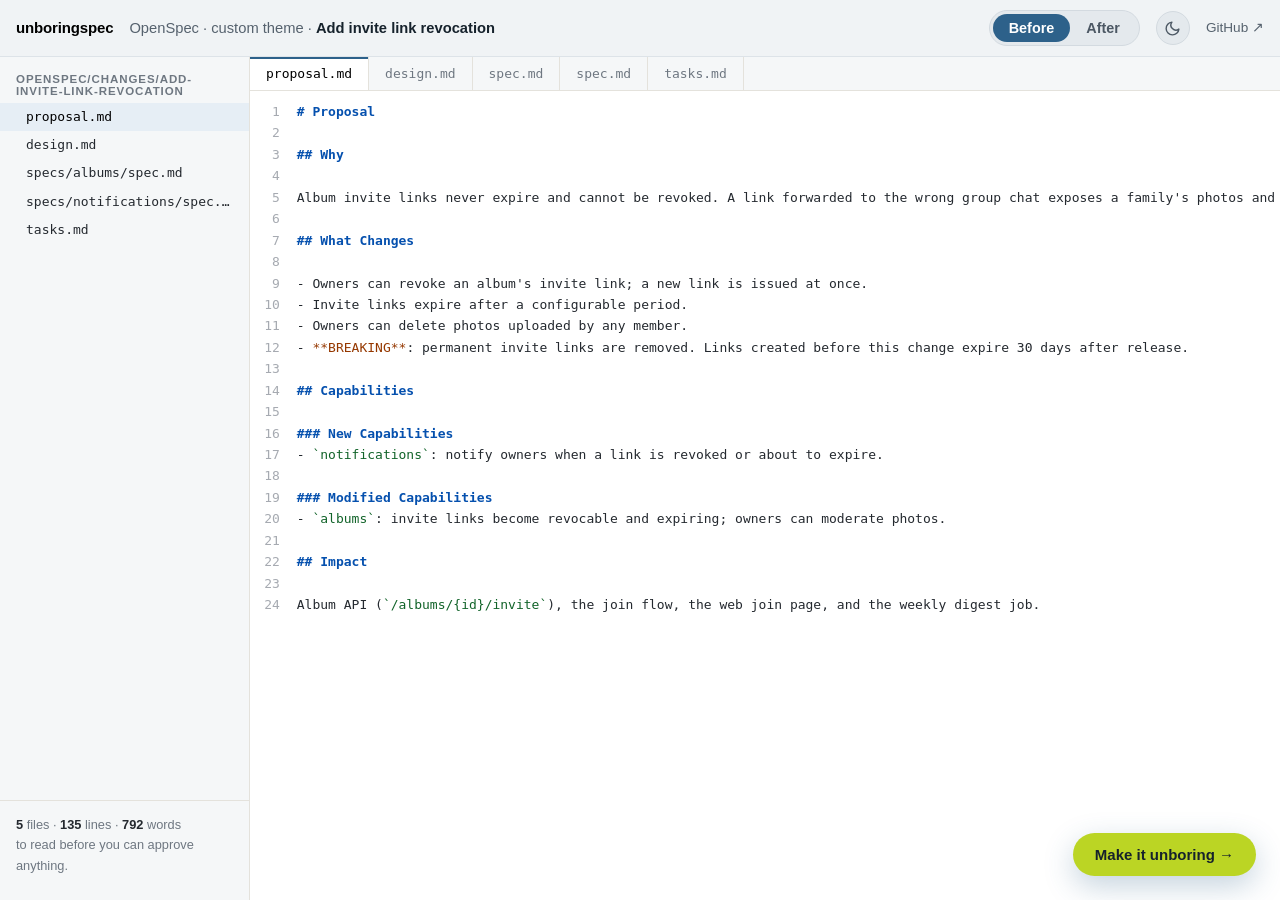
==== commit 36abc4ac: "New default look: sober blue and highlighter green (closes #51) - Default tokens: main colour #2D618" ====
--- a/demo/site/openspec/index.html
+++ b/demo/site/openspec/index.html
@@ -23,12 +23,12 @@
 </script>
 <style>
 :root {
-  --accent: #5b51f0; --accent-ink: #ffffff;
-  --cta: #ff6b4a; --cta-ink: #1a0b06; --cta-shadow: 0 10px 30px rgba(255, 107, 74, .35);
-  --bar: #f3f2ef; --bar-line: #e1dfd9; --bar-ink: #1b1b1f; --bar-muted: #62646d; --strong: #000000;
-  --toggle-bg: #e8e6e1; --toggle-line: #d8d5ce; --toggle-ink: #55575f;
-  --ed-bg: #ffffff; --ed-side: #f7f6f3; --ed-ink: #24292f; --ed-muted: #6e7781; --ed-line: #e4e2dc;
-  --ed-num: #a6aab1; --ed-sel: #e7e5ff; --ed-hover: #efeee9;
+  --accent: #2d618a; --accent-ink: #ffffff;
+  --cta: #bbd524; --cta-ink: #16222c; --cta-shadow: 0 10px 30px rgba(45, 97, 138, .28);
+  --bar: #f0f3f5; --bar-line: #dde3e8; --bar-ink: #16222c; --bar-muted: #56626e; --strong: #000000;
+  --toggle-bg: #e4e9ed; --toggle-line: #d3dae0; --toggle-ink: #4c5864;
+  --ed-bg: #ffffff; --ed-side: #f5f7f8; --ed-ink: #24292f; --ed-muted: #6e7781; --ed-line: #e4e2dc;
+  --ed-num: #a6aab1; --ed-sel: #e6eef5; --ed-hover: #eef1f3;
   --md-h: #0550ae; --md-b: #953800; --md-c: #116329; --md-m: #cf222e; --md-q: #6e7781;
   --mono: ui-monospace, SFMono-Regular, Menlo, Consolas, monospace;
   --sans: -apple-system, BlinkMacSystemFont, "Segoe UI", Inter, Roboto, sans-serif;
@@ -37,21 +37,21 @@
 /* Dark: the system setting by default, or the reader's choice (data-theme, set by the toggle). */
 @media (prefers-color-scheme: dark) {
   :root:not([data-theme="light"]) {
-    --accent: #7c74ff; --cta-shadow: 0 10px 30px rgba(0, 0, 0, .45);
-    --bar: #101116; --bar-line: #24252c; --bar-ink: #ececf1; --bar-muted: #9a9ba6; --strong: #ffffff;
-    --toggle-bg: #1b1c23; --toggle-line: #2f3039; --toggle-ink: #b7b8c3;
-    --ed-bg: #1c1d22; --ed-side: #16171b; --ed-ink: #d6d6dc; --ed-muted: #7d808b; --ed-line: #2a2b31;
-    --ed-num: #565965; --ed-sel: #2b2e3b; --ed-hover: #20222a;
+    --accent: #86b4da; --accent-ink: #0d1a26; --cta-shadow: 0 10px 30px rgba(0, 0, 0, .45);
+    --bar: #0f151b; --bar-line: #22303b; --bar-ink: #e8eef3; --bar-muted: #9eacb8; --strong: #ffffff;
+    --toggle-bg: #17202a; --toggle-line: #2a3845; --toggle-ink: #b3c0cb;
+    --ed-bg: #17202a; --ed-side: #121a22; --ed-ink: #d6d6dc; --ed-muted: #7d808b; --ed-line: #26323e;
+    --ed-num: #565965; --ed-sel: #1f3447; --ed-hover: #1c2833;
     --md-h: #82aaff; --md-b: #ffcb6b; --md-c: #c3e88d; --md-m: #ff7a93; --md-q: #9aa0b0;
     color-scheme: dark;
   }
 }
 :root[data-theme="dark"] {
-  --accent: #7c74ff; --cta-shadow: 0 10px 30px rgba(0, 0, 0, .45);
-  --bar: #101116; --bar-line: #24252c; --bar-ink: #ececf1; --bar-muted: #9a9ba6; --strong: #ffffff;
-  --toggle-bg: #1b1c23; --toggle-line: #2f3039; --toggle-ink: #b7b8c3;
-  --ed-bg: #1c1d22; --ed-side: #16171b; --ed-ink: #d6d6dc; --ed-muted: #7d808b; --ed-line: #2a2b31;
-  --ed-num: #565965; --ed-sel: #2b2e3b; --ed-hover: #20222a;
+  --accent: #86b4da; --accent-ink: #0d1a26; --cta-shadow: 0 10px 30px rgba(0, 0, 0, .45);
+  --bar: #0f151b; --bar-line: #22303b; --bar-ink: #e8eef3; --bar-muted: #9eacb8; --strong: #ffffff;
+  --toggle-bg: #17202a; --toggle-line: #2a3845; --toggle-ink: #b3c0cb;
+  --ed-bg: #17202a; --ed-side: #121a22; --ed-ink: #d6d6dc; --ed-muted: #7d808b; --ed-line: #26323e;
+  --ed-num: #565965; --ed-sel: #1f3447; --ed-hover: #1c2833;
   --md-h: #82aaff; --md-b: #ffcb6b; --md-c: #c3e88d; --md-m: #ff7a93; --md-q: #9aa0b0;
   color-scheme: dark;
 }
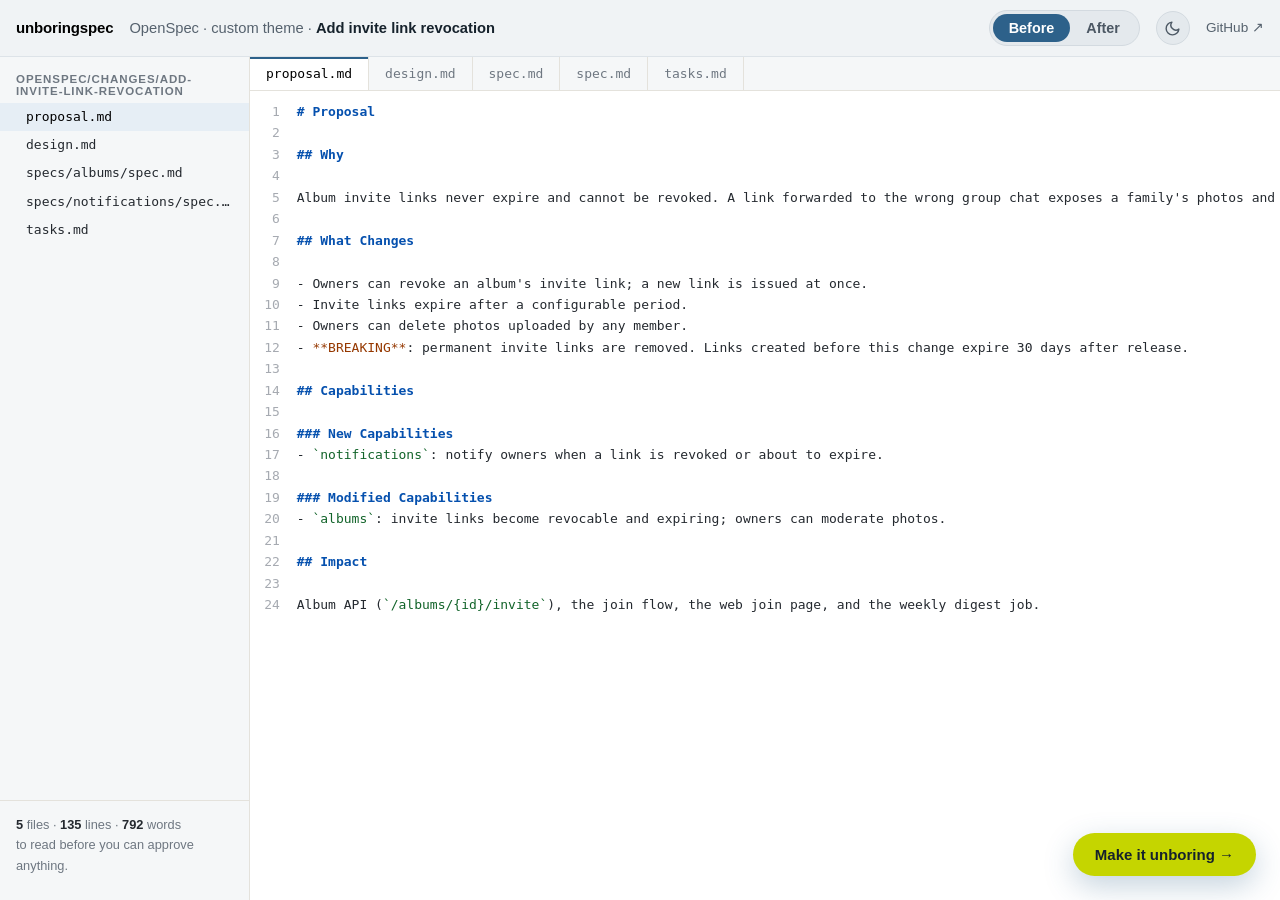
==== commit 6e372a10: "Highlighter green is now #C5D500 (for #51) Dark marker #5C6300 and the source viewer's highlighted l" ====
--- a/demo/site/openspec/index.html
+++ b/demo/site/openspec/index.html
@@ -24,7 +24,7 @@
 <style>
 :root {
   --accent: #2d618a; --accent-ink: #ffffff;
-  --cta: #bbd524; --cta-ink: #16222c; --cta-shadow: 0 10px 30px rgba(45, 97, 138, .28);
+  --cta: #c5d500; --cta-ink: #16222c; --cta-shadow: 0 10px 30px rgba(45, 97, 138, .28);
   --bar: #f0f3f5; --bar-line: #dde3e8; --bar-ink: #16222c; --bar-muted: #56626e; --strong: #000000;
   --toggle-bg: #e4e9ed; --toggle-line: #d3dae0; --toggle-ink: #4c5864;
   --ed-bg: #ffffff; --ed-side: #f5f7f8; --ed-ink: #24292f; --ed-muted: #6e7781; --ed-line: #e4e2dc;
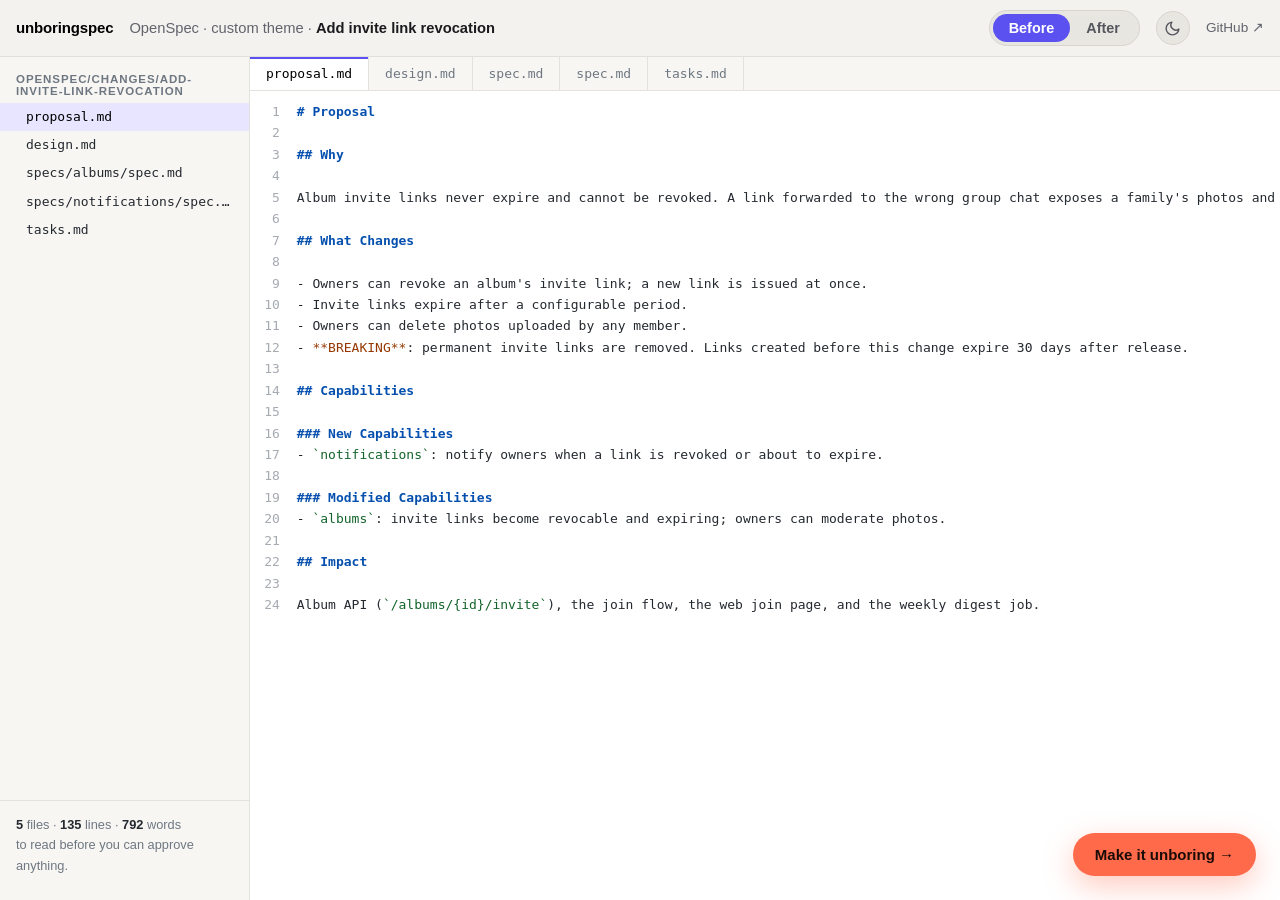
==== commit 44cca1fb: "Merge pull request #52 from josluimg/feature/50-demo-roast-theme Demo: a corporate theme for the Ope" ====
--- a/demo/site/openspec/index.html
+++ b/demo/site/openspec/index.html
@@ -23,12 +23,12 @@
 </script>
 <style>
 :root {
-  --accent: #2d618a; --accent-ink: #ffffff;
-  --cta: #c5d500; --cta-ink: #16222c; --cta-shadow: 0 10px 30px rgba(45, 97, 138, .28);
-  --bar: #f0f3f5; --bar-line: #dde3e8; --bar-ink: #16222c; --bar-muted: #56626e; --strong: #000000;
-  --toggle-bg: #e4e9ed; --toggle-line: #d3dae0; --toggle-ink: #4c5864;
-  --ed-bg: #ffffff; --ed-side: #f5f7f8; --ed-ink: #24292f; --ed-muted: #6e7781; --ed-line: #e4e2dc;
-  --ed-num: #a6aab1; --ed-sel: #e6eef5; --ed-hover: #eef1f3;
+  --accent: #5b51f0; --accent-ink: #ffffff;
+  --cta: #ff6b4a; --cta-ink: #1a0b06; --cta-shadow: 0 10px 30px rgba(255, 107, 74, .35);
+  --bar: #f3f2ef; --bar-line: #e1dfd9; --bar-ink: #1b1b1f; --bar-muted: #62646d; --strong: #000000;
+  --toggle-bg: #e8e6e1; --toggle-line: #d8d5ce; --toggle-ink: #55575f;
+  --ed-bg: #ffffff; --ed-side: #f7f6f3; --ed-ink: #24292f; --ed-muted: #6e7781; --ed-line: #e4e2dc;
+  --ed-num: #a6aab1; --ed-sel: #e7e5ff; --ed-hover: #efeee9;
   --md-h: #0550ae; --md-b: #953800; --md-c: #116329; --md-m: #cf222e; --md-q: #6e7781;
   --mono: ui-monospace, SFMono-Regular, Menlo, Consolas, monospace;
   --sans: -apple-system, BlinkMacSystemFont, "Segoe UI", Inter, Roboto, sans-serif;
@@ -37,21 +37,21 @@
 /* Dark: the system setting by default, or the reader's choice (data-theme, set by the toggle). */
 @media (prefers-color-scheme: dark) {
   :root:not([data-theme="light"]) {
-    --accent: #86b4da; --accent-ink: #0d1a26; --cta-shadow: 0 10px 30px rgba(0, 0, 0, .45);
-    --bar: #0f151b; --bar-line: #22303b; --bar-ink: #e8eef3; --bar-muted: #9eacb8; --strong: #ffffff;
-    --toggle-bg: #17202a; --toggle-line: #2a3845; --toggle-ink: #b3c0cb;
-    --ed-bg: #17202a; --ed-side: #121a22; --ed-ink: #d6d6dc; --ed-muted: #7d808b; --ed-line: #26323e;
-    --ed-num: #565965; --ed-sel: #1f3447; --ed-hover: #1c2833;
+    --accent: #7c74ff; --cta-shadow: 0 10px 30px rgba(0, 0, 0, .45);
+    --bar: #101116; --bar-line: #24252c; --bar-ink: #ececf1; --bar-muted: #9a9ba6; --strong: #ffffff;
+    --toggle-bg: #1b1c23; --toggle-line: #2f3039; --toggle-ink: #b7b8c3;
+    --ed-bg: #1c1d22; --ed-side: #16171b; --ed-ink: #d6d6dc; --ed-muted: #7d808b; --ed-line: #2a2b31;
+    --ed-num: #565965; --ed-sel: #2b2e3b; --ed-hover: #20222a;
     --md-h: #82aaff; --md-b: #ffcb6b; --md-c: #c3e88d; --md-m: #ff7a93; --md-q: #9aa0b0;
     color-scheme: dark;
   }
 }
 :root[data-theme="dark"] {
-  --accent: #86b4da; --accent-ink: #0d1a26; --cta-shadow: 0 10px 30px rgba(0, 0, 0, .45);
-  --bar: #0f151b; --bar-line: #22303b; --bar-ink: #e8eef3; --bar-muted: #9eacb8; --strong: #ffffff;
-  --toggle-bg: #17202a; --toggle-line: #2a3845; --toggle-ink: #b3c0cb;
-  --ed-bg: #17202a; --ed-side: #121a22; --ed-ink: #d6d6dc; --ed-muted: #7d808b; --ed-line: #26323e;
-  --ed-num: #565965; --ed-sel: #1f3447; --ed-hover: #1c2833;
+  --accent: #7c74ff; --cta-shadow: 0 10px 30px rgba(0, 0, 0, .45);
+  --bar: #101116; --bar-line: #24252c; --bar-ink: #ececf1; --bar-muted: #9a9ba6; --strong: #ffffff;
+  --toggle-bg: #1b1c23; --toggle-line: #2f3039; --toggle-ink: #b7b8c3;
+  --ed-bg: #1c1d22; --ed-side: #16171b; --ed-ink: #d6d6dc; --ed-muted: #7d808b; --ed-line: #2a2b31;
+  --ed-num: #565965; --ed-sel: #2b2e3b; --ed-hover: #20222a;
   --md-h: #82aaff; --md-b: #ffcb6b; --md-c: #c3e88d; --md-m: #ff7a93; --md-q: #9aa0b0;
   color-scheme: dark;
 }
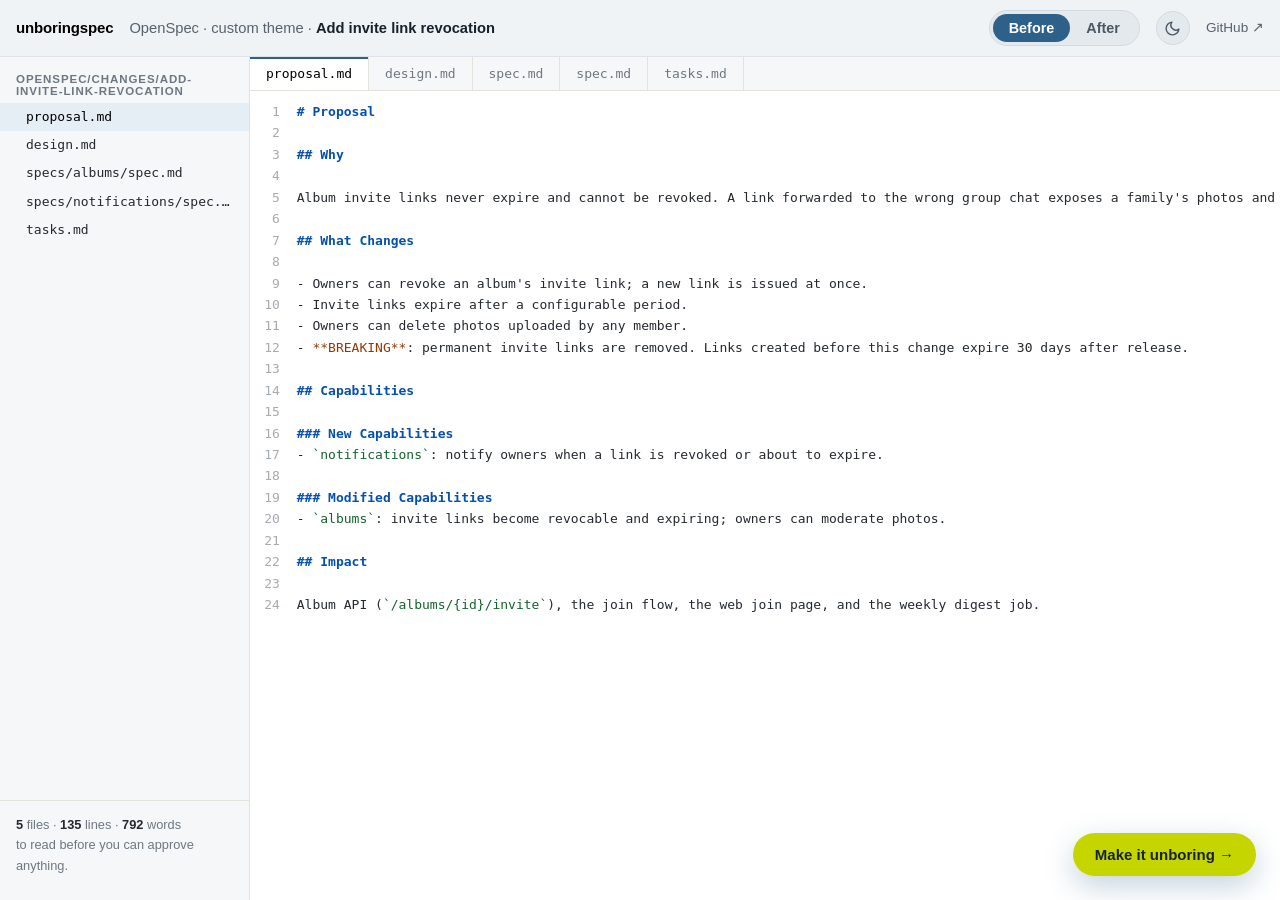
==== commit 83967c49: "Merge pull request #53 from josluimg/feature/51-default-look New default look: sober blue and highli" ====
--- a/demo/site/openspec/index.html
+++ b/demo/site/openspec/index.html
@@ -23,12 +23,12 @@
 </script>
 <style>
 :root {
-  --accent: #5b51f0; --accent-ink: #ffffff;
-  --cta: #ff6b4a; --cta-ink: #1a0b06; --cta-shadow: 0 10px 30px rgba(255, 107, 74, .35);
-  --bar: #f3f2ef; --bar-line: #e1dfd9; --bar-ink: #1b1b1f; --bar-muted: #62646d; --strong: #000000;
-  --toggle-bg: #e8e6e1; --toggle-line: #d8d5ce; --toggle-ink: #55575f;
-  --ed-bg: #ffffff; --ed-side: #f7f6f3; --ed-ink: #24292f; --ed-muted: #6e7781; --ed-line: #e4e2dc;
-  --ed-num: #a6aab1; --ed-sel: #e7e5ff; --ed-hover: #efeee9;
+  --accent: #2d618a; --accent-ink: #ffffff;
+  --cta: #c5d500; --cta-ink: #16222c; --cta-shadow: 0 10px 30px rgba(45, 97, 138, .28);
+  --bar: #f0f3f5; --bar-line: #dde3e8; --bar-ink: #16222c; --bar-muted: #56626e; --strong: #000000;
+  --toggle-bg: #e4e9ed; --toggle-line: #d3dae0; --toggle-ink: #4c5864;
+  --ed-bg: #ffffff; --ed-side: #f5f7f8; --ed-ink: #24292f; --ed-muted: #6e7781; --ed-line: #e4e2dc;
+  --ed-num: #a6aab1; --ed-sel: #e6eef5; --ed-hover: #eef1f3;
   --md-h: #0550ae; --md-b: #953800; --md-c: #116329; --md-m: #cf222e; --md-q: #6e7781;
   --mono: ui-monospace, SFMono-Regular, Menlo, Consolas, monospace;
   --sans: -apple-system, BlinkMacSystemFont, "Segoe UI", Inter, Roboto, sans-serif;
@@ -37,21 +37,21 @@
 /* Dark: the system setting by default, or the reader's choice (data-theme, set by the toggle). */
 @media (prefers-color-scheme: dark) {
   :root:not([data-theme="light"]) {
-    --accent: #7c74ff; --cta-shadow: 0 10px 30px rgba(0, 0, 0, .45);
-    --bar: #101116; --bar-line: #24252c; --bar-ink: #ececf1; --bar-muted: #9a9ba6; --strong: #ffffff;
-    --toggle-bg: #1b1c23; --toggle-line: #2f3039; --toggle-ink: #b7b8c3;
-    --ed-bg: #1c1d22; --ed-side: #16171b; --ed-ink: #d6d6dc; --ed-muted: #7d808b; --ed-line: #2a2b31;
-    --ed-num: #565965; --ed-sel: #2b2e3b; --ed-hover: #20222a;
+    --accent: #86b4da; --accent-ink: #0d1a26; --cta-shadow: 0 10px 30px rgba(0, 0, 0, .45);
+    --bar: #0f151b; --bar-line: #22303b; --bar-ink: #e8eef3; --bar-muted: #9eacb8; --strong: #ffffff;
+    --toggle-bg: #17202a; --toggle-line: #2a3845; --toggle-ink: #b3c0cb;
+    --ed-bg: #17202a; --ed-side: #121a22; --ed-ink: #d6d6dc; --ed-muted: #7d808b; --ed-line: #26323e;
+    --ed-num: #565965; --ed-sel: #1f3447; --ed-hover: #1c2833;
     --md-h: #82aaff; --md-b: #ffcb6b; --md-c: #c3e88d; --md-m: #ff7a93; --md-q: #9aa0b0;
     color-scheme: dark;
   }
 }
 :root[data-theme="dark"] {
-  --accent: #7c74ff; --cta-shadow: 0 10px 30px rgba(0, 0, 0, .45);
-  --bar: #101116; --bar-line: #24252c; --bar-ink: #ececf1; --bar-muted: #9a9ba6; --strong: #ffffff;
-  --toggle-bg: #1b1c23; --toggle-line: #2f3039; --toggle-ink: #b7b8c3;
-  --ed-bg: #1c1d22; --ed-side: #16171b; --ed-ink: #d6d6dc; --ed-muted: #7d808b; --ed-line: #2a2b31;
-  --ed-num: #565965; --ed-sel: #2b2e3b; --ed-hover: #20222a;
+  --accent: #86b4da; --accent-ink: #0d1a26; --cta-shadow: 0 10px 30px rgba(0, 0, 0, .45);
+  --bar: #0f151b; --bar-line: #22303b; --bar-ink: #e8eef3; --bar-muted: #9eacb8; --strong: #ffffff;
+  --toggle-bg: #17202a; --toggle-line: #2a3845; --toggle-ink: #b3c0cb;
+  --ed-bg: #17202a; --ed-side: #121a22; --ed-ink: #d6d6dc; --ed-muted: #7d808b; --ed-line: #26323e;
+  --ed-num: #565965; --ed-sel: #1f3447; --ed-hover: #1c2833;
   --md-h: #82aaff; --md-b: #ffcb6b; --md-c: #c3e88d; --md-m: #ff7a93; --md-q: #9aa0b0;
   color-scheme: dark;
 }
